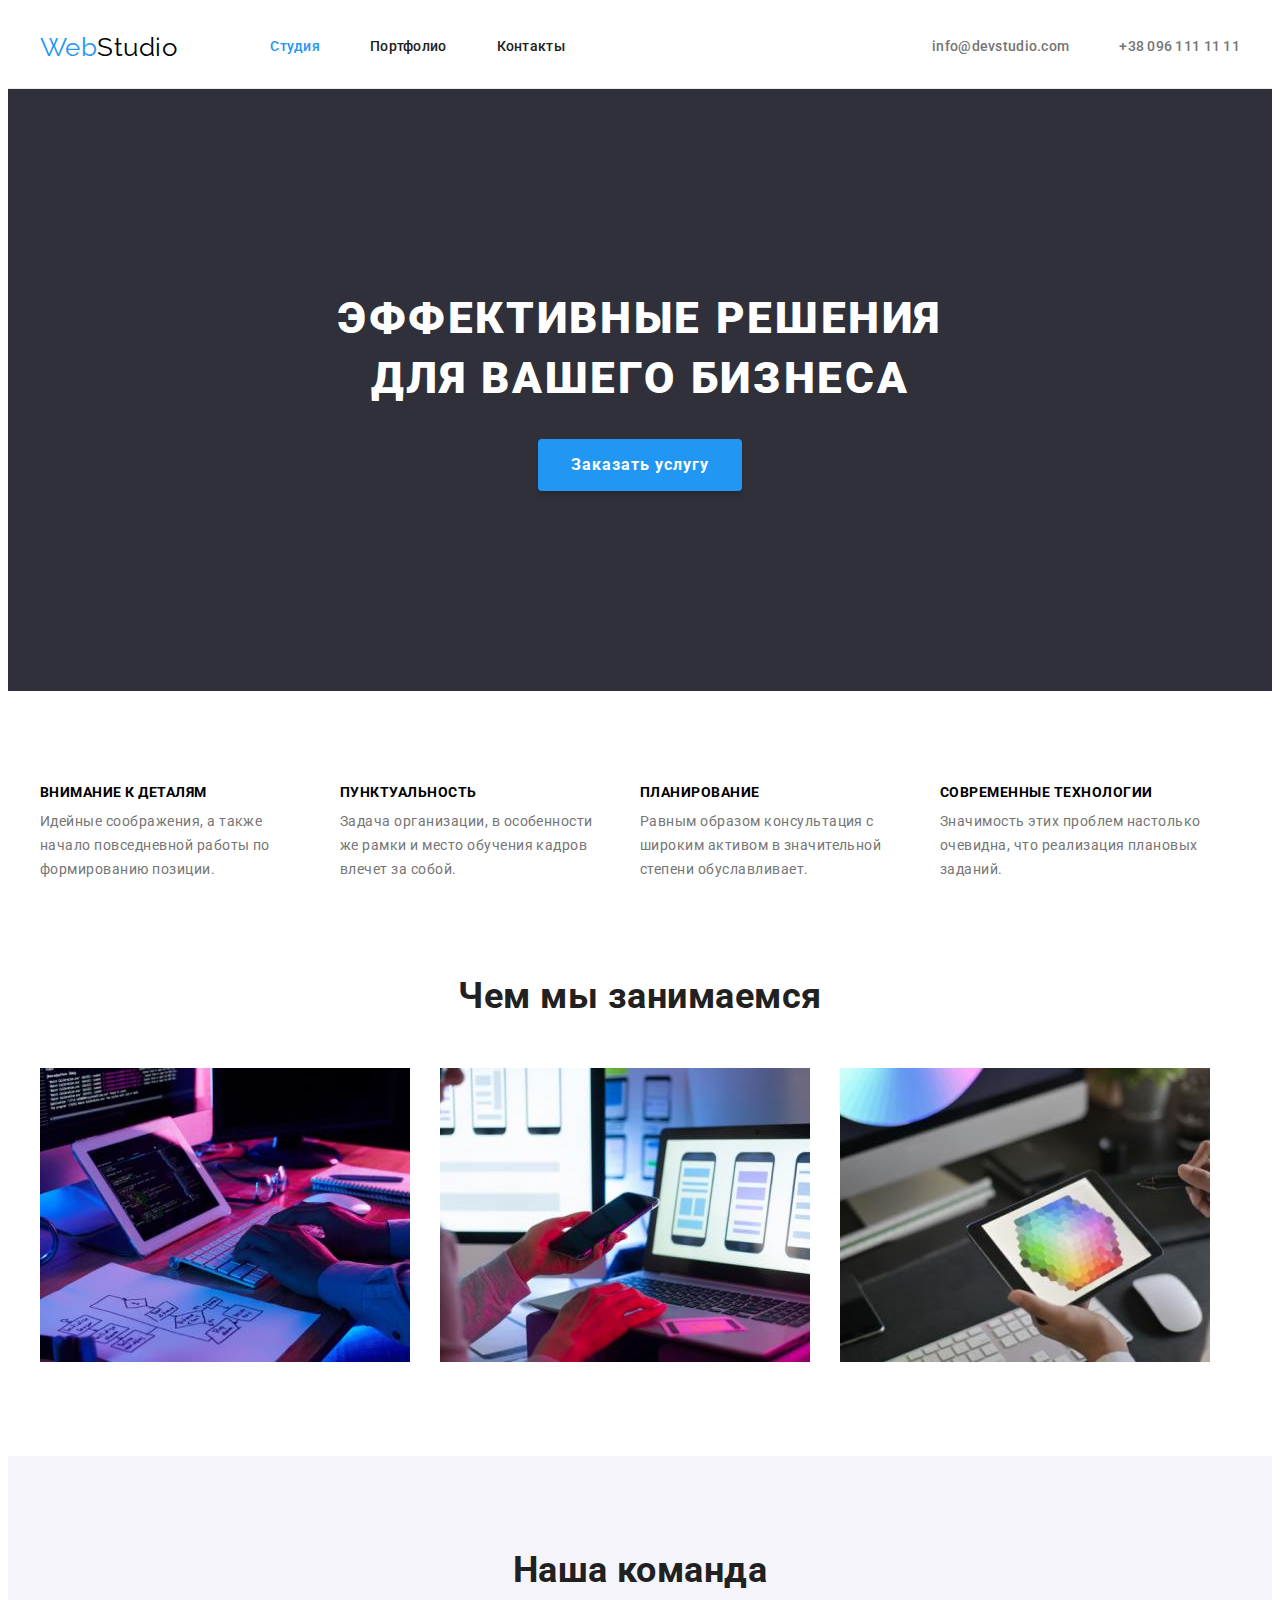
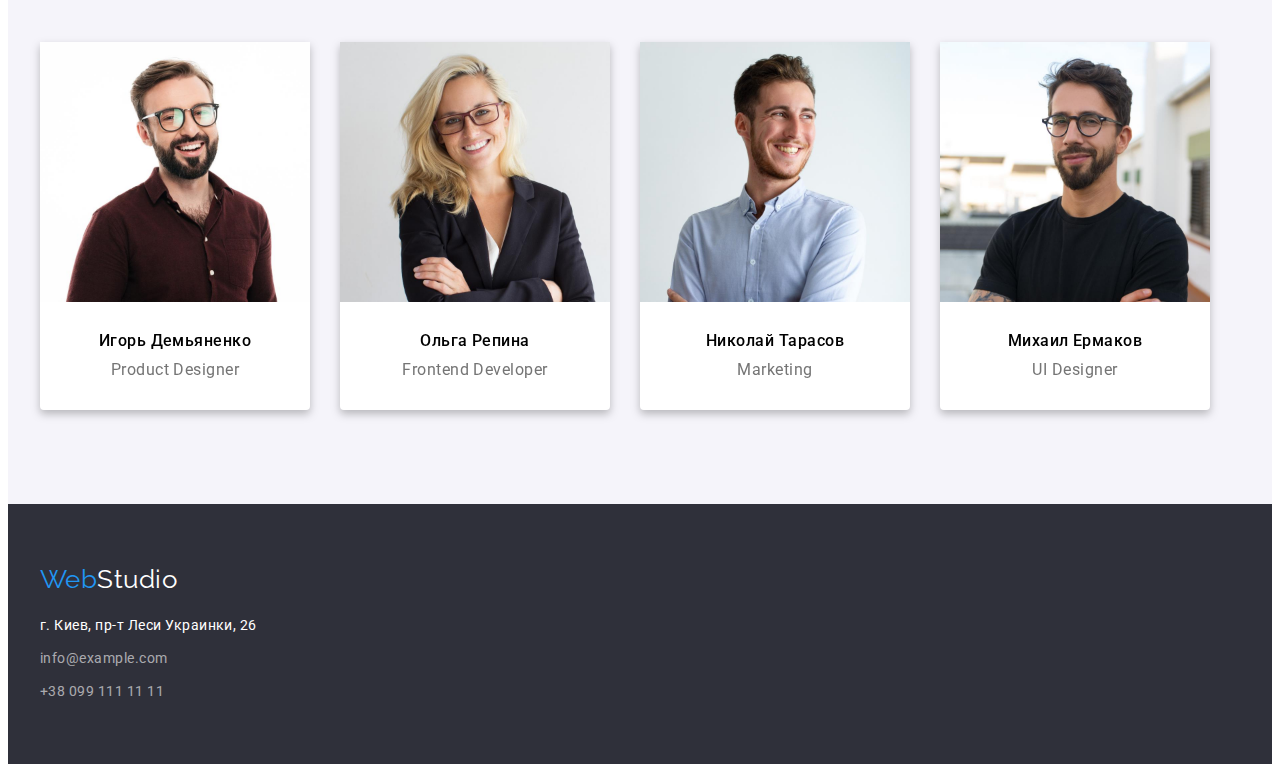
==== index.html @ b29e4f9f "initial" ====
<!DOCTYPE html>
<html lang="ru">
    <head>
        <meta charset="UTF-8" />
        <meta http-equiv="X-UA-Compatible" content="IE=edge" />
        <meta name="viewport" content="width=device-width, initial-scale=1.0" />
        <meta name="robots" content="noindex" />
        <link rel="preconnect" href="https://fonts.googleapis.com" />
        <link rel="preconnect" href="https://fonts.gstatic.com" crossorigin />
        <link href="https://fonts.googleapis.com/css2?family=Raleway:wght@700&family=Roboto:wght@400;500;700;900&display=swap" rel="stylesheet" />
        <link
            rel="stylesheet"
            href="https://cdnjs.cloudflare.com/ajax/libs/modern-normalize/1.1.0/modern-normalize.min.css"
            integrity="sha512-wpPYUAdjBVSE4KJnH1VR1HeZfpl1ub8YT/NKx4PuQ5NmX2tKuGu6U/JRp5y+Y8XG2tV+wKQpNHVUX03MfMFn9Q=="
            crossorigin="anonymous"
            referrerpolicy="no-referrer"
        />
        <link rel="stylesheet" href="./css/styles.css" />
        <title lang="en">Web Studio</title>
    </head>
    <body>
        <header class="header">
            <div class="container header-container">
                <nav class="navigation">
                    <a class="logo" href="./" lang="en">Web<span class="header-studio">Studio</span></a>
                    <ul class="navigation-list">
                        <li class="navigation-item"><a class="current" href="./">Студия</a></li>
                        <li class="navigation-item"><a href="./portfolio.html">Портфолио</a></li>
                        <li class="navigation-item"><a href="">Контакты</a></li>
                    </ul>
                </nav>
                <ul class="contacts">
                    <li class="navigation-item"><a href="mailto:info@devstudio.com">info@devstudio.com</a></li>
                    <li class="navigation-item"><a href="tel:+380961111111">+38 096 111 11 11</a></li>
                </ul>
            </div>
        </header>
        <main>
            <section class="section hero">
                <div class="container">
                    <h1 class="hero-title">Эффективные решения <br />для вашего бизнеса</h1>
                    <button class="button" type="button">Заказать услугу</button>
                </div>
            </section>
            <section class="section advantages">
                <div class="container">
                    <ul class="advantages-list">
                        <li class="advantages-item">
                            <h3 class="advantages-title">Внимание к деталям</h3>
                            <p class="advantages-text">Идейные соображения, а также начало повседневной работы по формированию позиции.</p>
                        </li>
                        <li class="advantages-item">
                            <h3 class="advantages-title">Пунктуальность</h3>
                            <p class="advantages-text">Задача организации, в особенности же рамки и место обучения кадров влечет за собой.</p>
                        </li>
                        <li class="advantages-item">
                            <h3 class="advantages-title">Планирование</h3>
                            <p class="advantages-text">Равным образом консультация с широким активом в значительной степени обуславливает.</p>
                        </li>
                        <li class="advantages-item">
                            <h3 class="advantages-title">Современные Технологии</h3>
                            <p class="advantages-text">Значимость этих проблем настолько очевидна, что реализация плановых заданий.</p>
                        </li>
                    </ul>
                </div>
            </section>
            <section class="section services">
                <div class="container">
                    <h2 class="section-title">Чем мы занимаемся</h2>
                    <ul class="services-list">
                        <li class="services-item">
                            <img src="./images/laptop.jpg" alt="персональный компьютер" width="370" height="294" />
                        </li>
                        <li class="services-item">
                            <img src="./images/cellphone.jpg" alt="смартфон в руке" width="370" height="294" />
                        </li>
                        <li class="services-item">
                            <img src="./images/tablet.jpg" alt="планшет" width="370" height="294" />
                        </li>
                    </ul>
                </div>
            </section>
            <section class="section team">
                <div class="container">
                    <h2 class="section-title">Наша команда</h2>
                    <ul class="team-list">
                        <li class="team-item">
                            <img src="./images/team/igor.jpg" alt="фотография Игоря" width="270" height="260" />
                            <div class="team-description">
                                <h3 class="team-text name">Игорь Демьяненко</h3>
                                <p class="team-text" lang="en">Product Designer</p>
                            </div>
                        </li>
                        <li class="team-item">
                            <img src="./images/team/olga.jpg" alt="фотография Ольги" width="270" height="260" />
                            <div class="team-description">
                                <h3 class="team-text name">Ольга Репина</h3>
                                <p class="team-text" lang="en">Frontend Developer</p>
                            </div>
                        </li>
                        <li class="team-item">
                            <img src="./images/team/nikolai.jpg" alt="фотография Николая" width="270" height="260" />
                            <div class="team-description">
                                <h3 class="team-text name">Николай Тарасов</h3>
                                <p class="team-text" lang="en">Marketing</p>
                            </div>
                        </li>
                        <li class="team-item">
                            <img src="./images/team/mihail.jpg" alt="фотография Михаила" width="270" height="260" />
                            <div class="team-description">
                                <h3 class="team-text name">Михаил Ермаков</h3>
                                <p class="team-text" lang="en">UI Designer</p>
                            </div>
                        </li>
                    </ul>
                </div>
            </section>
        </main>
        <footer class="footer">
            <div class="container">
                <a class="logo" href="./" lang="en">Web<span class="footer-studio">Studio</span></a>
                <address class="address">
                    <ul class="address-list">
                        <li class="address-item map-link">
                            <a href="https://goo.gl/maps/8s2FabrowfWcpShq9">г. Киев, пр-т Леси Украинки, 26</a>
                        </li>
                        <li class="address-item contacts-item">
                            <a href="mailto:info@example.com">info@example.com</a>
                        </li>
                        <li class="address-item contacts-item">
                            <a href="tel:+380991111111">+38 099 111 11 11</a>
                        </li>
                    </ul>
                </address>
            </div>
        </footer>
    </body>
</html>
---- css/styles.css ----
:root {
    --accent-color: #2196f3;
    --text-color: #757575;
}
body {
    font-family: "Roboto", sans-serif;
    background: #ffffff;
    letter-spacing: 0.03rem;
}

/* =============== Utility =============== */

ul {
    list-style: none;
    padding: 0;
    margin: 0;
}

a {
    text-decoration: none;
    color: inherit;
}

h1,
h2,
h3,
h4,
h5,
h6,
p {
    margin: 0px;
}

button {
    cursor: pointer;
}

img {
    display: block;
    max-width: 100%;
}

.section-title {
    font-size: 36px;
    line-height: 1.16;
    text-align: center;
    color: #212121;
    margin-bottom: 50px;
}

.current {
    color: var(--accent-color);
}

.container {
    width: 1200px;
    margin: 0 auto;
    padding: 0 15px;
}

.section {
    padding-top: 94px;
    padding-bottom: 94px;
}

/*=============== Header =============== */

.header {
    border-bottom: 1px solid #ececec;
    padding-top: 24px;
    padding-bottom: 25px;
}

.header-container {
    display: flex;
    align-items: center;
}

.logo {
    font-family: "Raleway", sans-serif;
    font-size: 26px;
    color: var(--accent-color);
    line-height: 1.19;
    margin-right: 93px;
}

.header-studio {
    color: #000;
}

.navigation {
    display: flex;
    align-items: center;
    margin-right: 331px;
}

.navigation-list {
    display: flex;
    color: #212121;
}

.navigation-item {
    font-weight: 500;
    font-size: 14px;
    line-height: 1.14;
    letter-spacing: 0.02em;
}

.navigation-item:hover,
.navigation-item:focus {
    color: var(--accent-color);
}

.navigation-item + .navigation-item {
    margin-left: 50px;
}

.contacts {
    font-weight: 500;
    font-size: 14px;
    line-height: 1.14;
    letter-spacing: 0.02em;
    color: var(--text-color);
    display: flex;
    margin-left: auto;
}

/*=============== Hero =============== */

.hero {
    background: #2f303a;
    text-align: center;
    padding: 200px 0;
}

.hero-title {
    margin-bottom: 30px;
    font-weight: 900;
    font-size: 44px;
    line-height: 1.36;
    text-align: center;
    letter-spacing: 0.06em;
    text-transform: uppercase;
    color: #fff;
}

.button {
    font-family: inherit;
    font-weight: 700;
    font-size: 16px;
    line-height: 1.87;
    text-align: center;
    letter-spacing: 0.06em;
    background: var(--accent-color);
    color: #ffffff;
    padding: 10px 32px;
    border-radius: 4px;
    border: 1px solid transparent;
    box-shadow: 0px 4px 4px rgba(0, 0, 0, 0.15);
}

.button:hover,
.button.focus {
    background: #188ce8;
}

/* =============== Advantages =============== */

.advantages {
    padding-bottom: 47px;
}

.advantages-list {
    display: flex;
}

.advantages-item {
    flex-basis: 270px;
}

.advantages-item + .advantages-item {
    margin-left: 30px;
}

.advantages-title {
    font-size: 14px;
    line-height: 1.14;
    text-transform: uppercase;
    margin-bottom: 10px;
}

.advantages-text {
    font-size: 14px;
    line-height: 1.71;
    color: var(--text-color);
}

/* =============== Services =============== */

.services {
    padding-top: 47px;
}

.services-item + .services-item {
    margin-left: 30px;
}

.services-list {
    display: flex;
}

/* =============== Team =============== */

.team {
    background: #f5f4fa;
}

.team-list {
    display: flex;
}

.team-item {
    background-color: #fff;
    border-radius: 0 0 4px 4px;
    filter: drop-shadow(0px 4px 4px rgba(0, 0, 0, 0.25));
}

.team-item + .team-item {
    margin-left: 30px;
}

.team-text {
    font-size: 16px;
    line-height: 1.18;
    text-align: center;
    color: var(--text-color);
}

.name {
    font-weight: 500;
    color: #000;
    padding-bottom: 10px;
}

.team-description {
    padding-top: 30px;
    padding-bottom: 30px;
}

/* =============== Portfolio =============== */

.filter-list {
    display: flex;
    justify-content: center;
    margin-bottom: 50px;
}

.filter-button {
    padding: 6px 22px;
    border-radius: 4px;
    border: 1px solid transparent;
    font-family: inherit;
    background: #f5f4fa;
    font-weight: 500;
    font-size: 16px;
    line-height: 1.62;
    text-align: center;
    color: #212121;
}

.filter-item:not(:first-child) {
    margin-left: 8px;
}

.filter-button:hover,
.filter-button:focus {
    color: #ffffff;
    background-color: var(--accent-color);
    box-shadow: 0px 4px 4px rgba(0, 0, 0, 0.15);
}

.portfolio-list {
    display: flex;
    flex-wrap: wrap;
}

.portfolio-item:not(:nth-child(3n)) {
    margin-right: 30px;
}
.portfolio-item:not(:nth-last-child(-n + 3)) {
    margin-bottom: 30px;
}

.portfolio-description {
    padding: 20px 24px;
    border-left: 1px solid #eee;
    border-right: 1px solid #eee;
    border-bottom: 1px solid #eee;
}

.portfolio-title {
    font-size: 18px;
    line-height: 2;
    letter-spacing: 0.06em;
    color: #212121;
    margin-bottom: 4px;
}

.portfolio-text {
    font-size: 16px;
    line-height: 1.87;
    color: var(--text-color);
}

/* =============== Footer =============== */

.footer {
    background: #2f303a;
    padding-top: 60px;
    padding-bottom: 60px;
}

.footer-studio {
    color: #fff;
}

.address {
    margin-top: 20px;
}
.address-item {
    font-style: normal;
    font-size: 14px;
    line-height: 1.71;
    color: rgba(255, 255, 255, 0.6);
}

.address-item + .address-item {
    margin-top: 9px;
}
.map-link {
    color: #fff;
}

.contacts-item:hover,
.contacts-item:focus {
    color: var(--accent-color);
}
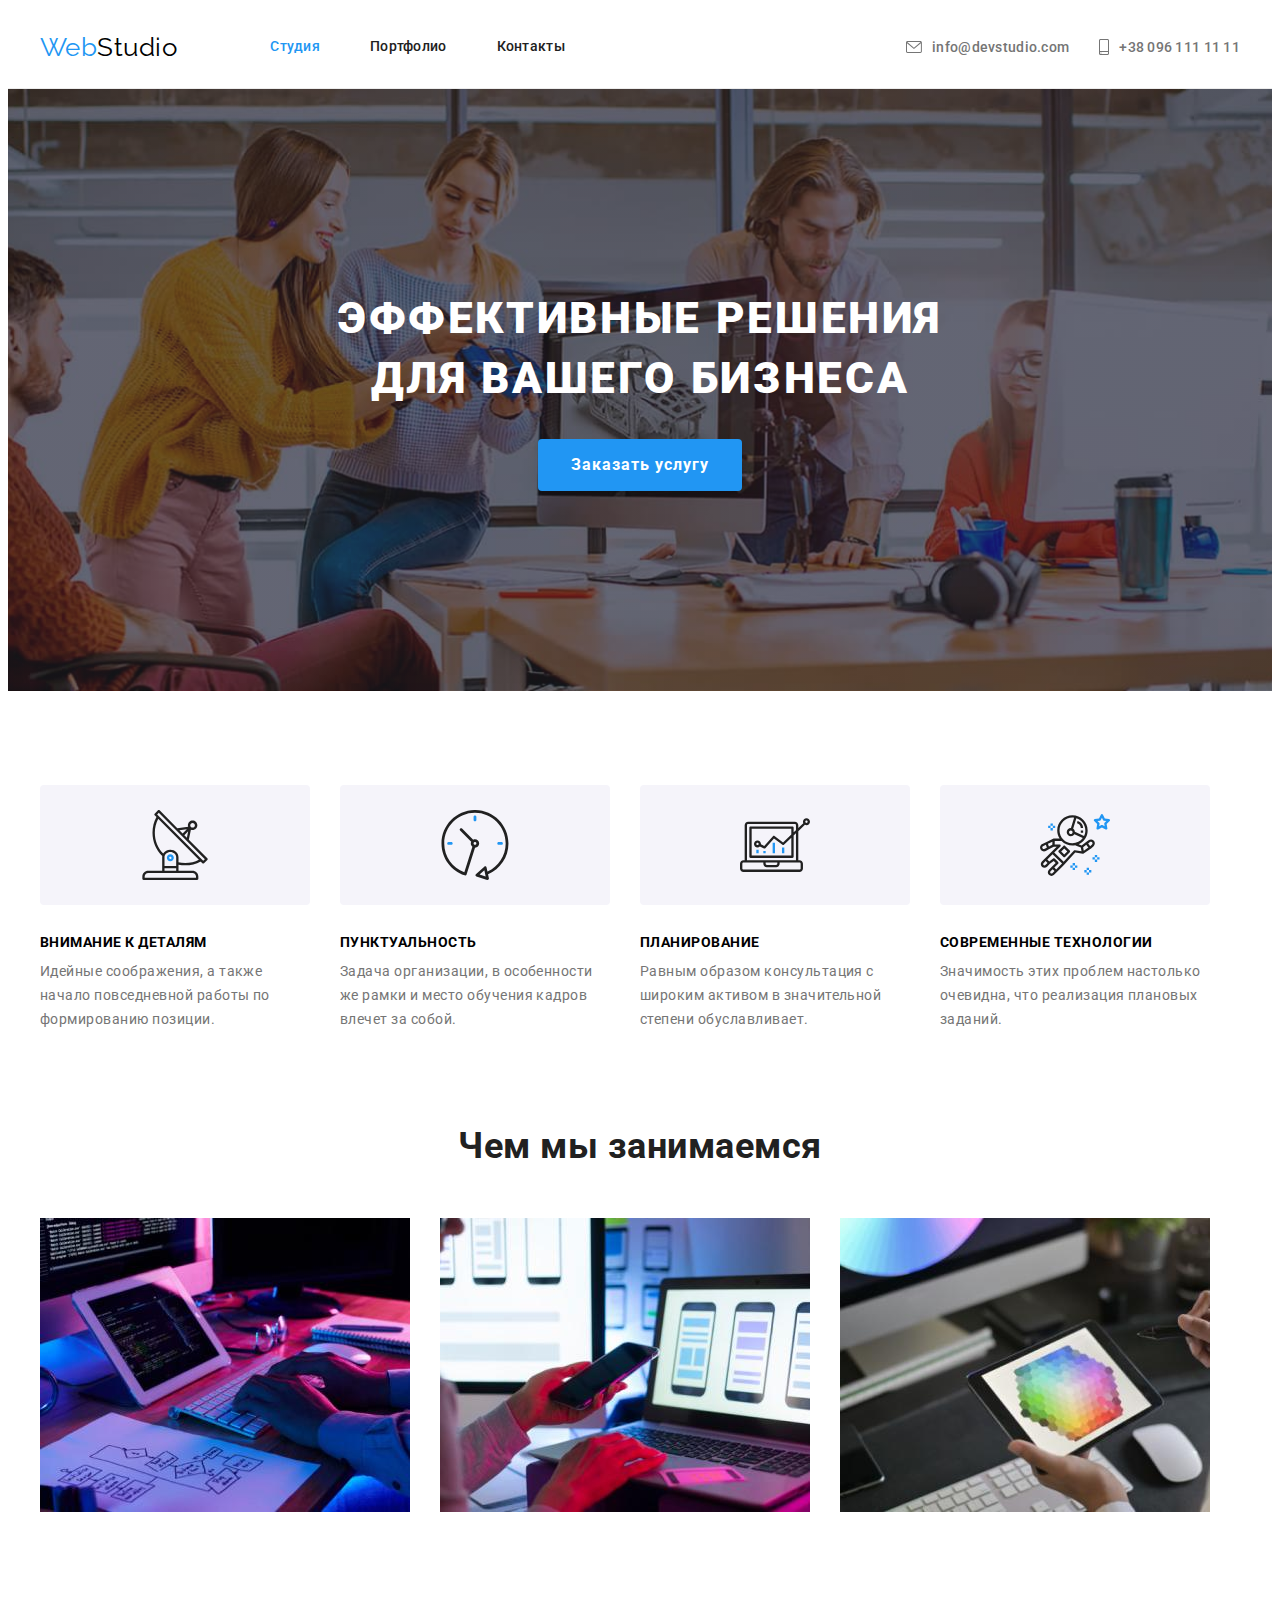
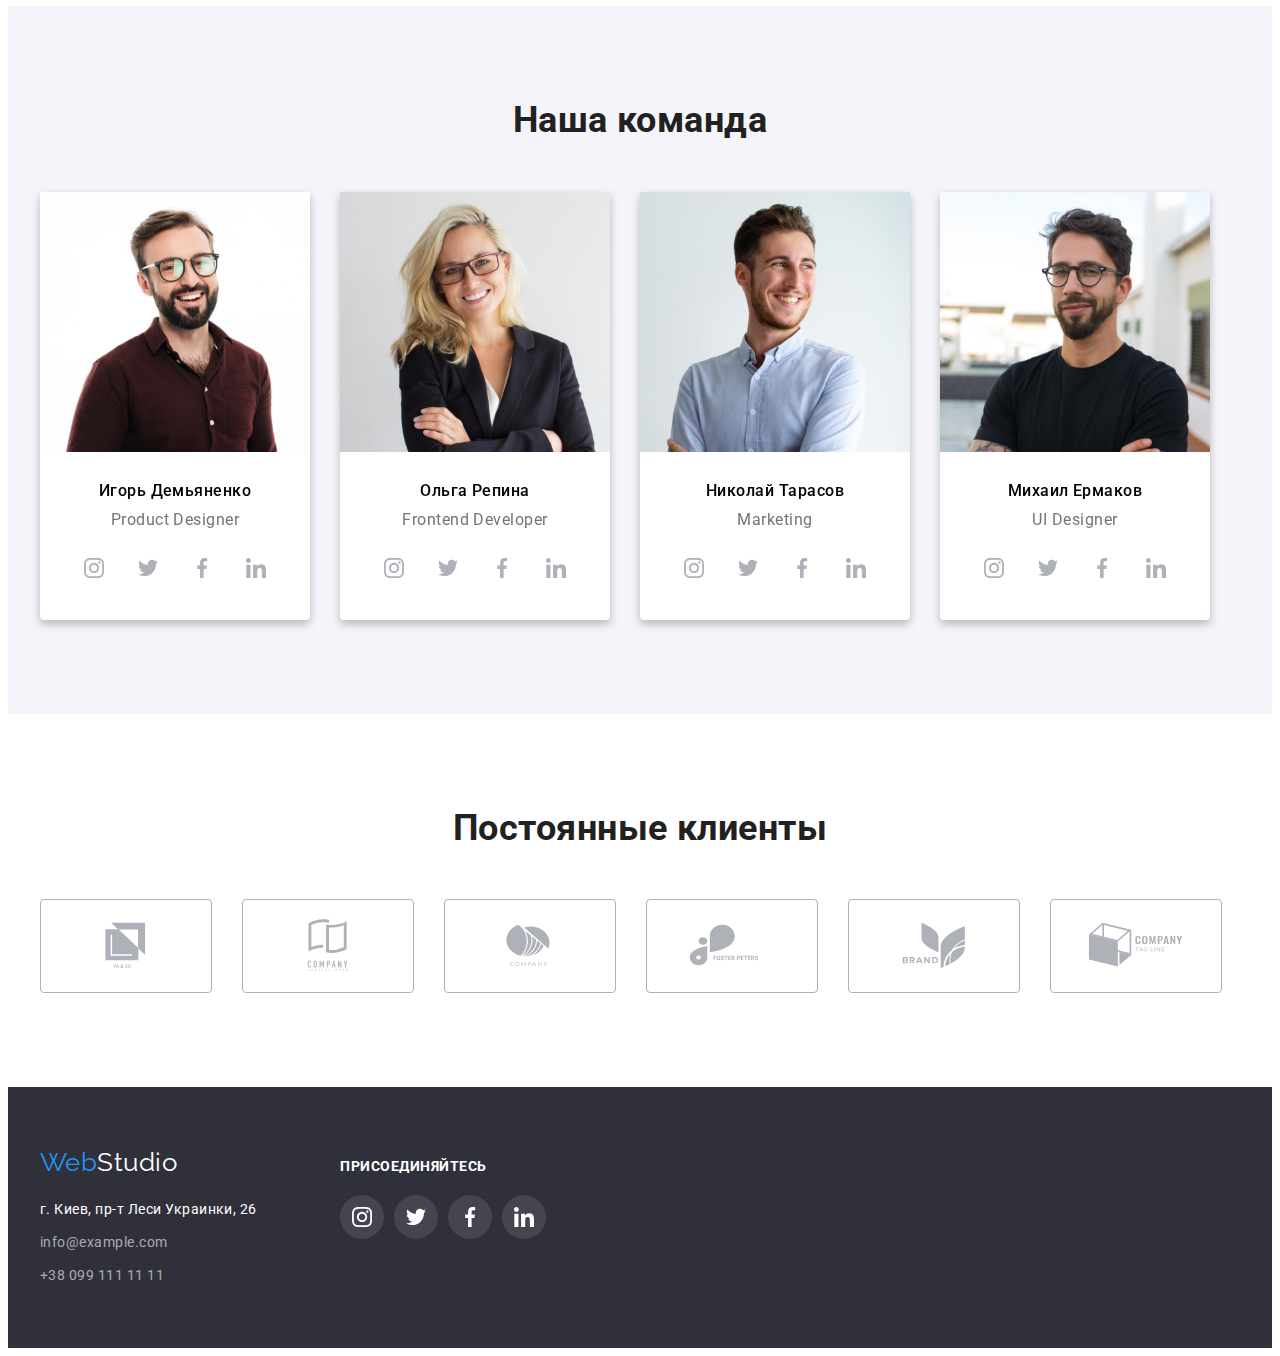
==== commit b17352a7: "first submission" ====
--- a/index.html
+++ b/index.html
@@ -30,8 +30,22 @@
                     </ul>
                 </nav>
                 <ul class="contacts">
-                    <li class="navigation-item"><a href="mailto:info@devstudio.com">info@devstudio.com</a></li>
-                    <li class="navigation-item"><a href="tel:+380961111111">+38 096 111 11 11</a></li>
+                    <li class="contacts-item">
+                        <a class="contacts-link" href="mailto:info@devstudio.com">
+                            <svg class="contacts-icon" width="16" height="12">
+                                <use href="./images/icons.svg#icon-envelope"></use>
+                            </svg>
+                            info@devstudio.com</a
+                        >
+                    </li>
+                    <li class="contacts-item">
+                        <a class="contacts-link" href="tel:+380961111111">
+                            <svg class="contacts-icon" width="10" height="16">
+                                <use href="./images/icons.svg#icon-smartphone"></use>
+                            </svg>
+                            +38 096 111 11 11</a
+                        >
+                    </li>
                 </ul>
             </div>
         </header>
@@ -46,18 +60,30 @@
                 <div class="container">
                     <ul class="advantages-list">
                         <li class="advantages-item">
+                            <div class="advantages-icon-bcgd">
+                                <svg class="advantages-icon"><use href="./images/icons.svg#icon-antenna"></use></svg>
+                            </div>
                             <h3 class="advantages-title">Внимание к деталям</h3>
                             <p class="advantages-text">Идейные соображения, а также начало повседневной работы по формированию позиции.</p>
                         </li>
                         <li class="advantages-item">
+                            <div class="advantages-icon-bcgd">
+                                <svg class="advantages-icon"><use href="./images/icons.svg#icon-clock"></use></svg>
+                            </div>
                             <h3 class="advantages-title">Пунктуальность</h3>
                             <p class="advantages-text">Задача организации, в особенности же рамки и место обучения кадров влечет за собой.</p>
                         </li>
                         <li class="advantages-item">
+                            <div class="advantages-icon-bcgd">
+                                <svg class="advantages-icon"><use href="./images/icons.svg#icon-diagram"></use></svg>
+                            </div>
                             <h3 class="advantages-title">Планирование</h3>
                             <p class="advantages-text">Равным образом консультация с широким активом в значительной степени обуславливает.</p>
                         </li>
                         <li class="advantages-item">
+                            <div class="advantages-icon-bcgd">
+                                <svg class="advantages-icon"><use href="./images/icons.svg#icon-astronaut"></use></svg>
+                            </div>
                             <h3 class="advantages-title">Современные Технологии</h3>
                             <p class="advantages-text">Значимость этих проблем настолько очевидна, что реализация плановых заданий.</p>
                         </li>
@@ -89,6 +115,28 @@
                             <div class="team-description">
                                 <h3 class="team-text name">Игорь Демьяненко</h3>
                                 <p class="team-text" lang="en">Product Designer</p>
+                                <ul class="team-social-list">
+                                    <li class="team-social-item">
+                                        <svg class="team-social-icon">
+                                            <use href="./images/icons.svg#icon-instagram"></use>
+                                        </svg>
+                                    </li>
+                                    <li class="team-social-item">
+                                        <svg class="team-social-icon">
+                                            <use href="./images/icons.svg#icon-twitter"></use>
+                                        </svg>
+                                    </li>
+                                    <li class="team-social-item">
+                                        <svg class="team-social-icon">
+                                            <use href="./images/icons.svg#icon-facebook"></use>
+                                        </svg>
+                                    </li>
+                                    <li class="team-social-item">
+                                        <svg class="team-social-icon">
+                                            <use href="./images/icons.svg#icon-linkedin"></use>
+                                        </svg>
+                                    </li>
+                                </ul>
                             </div>
                         </li>
                         <li class="team-item">
@@ -96,6 +144,28 @@
                             <div class="team-description">
                                 <h3 class="team-text name">Ольга Репина</h3>
                                 <p class="team-text" lang="en">Frontend Developer</p>
+                                <ul class="team-social-list">
+                                    <li class="team-social-item">
+                                        <svg class="team-social-icon">
+                                            <use href="./images/icons.svg#icon-instagram"></use>
+                                        </svg>
+                                    </li>
+                                    <li class="team-social-item">
+                                        <svg class="team-social-icon">
+                                            <use href="./images/icons.svg#icon-twitter"></use>
+                                        </svg>
+                                    </li>
+                                    <li class="team-social-item">
+                                        <svg class="team-social-icon">
+                                            <use href="./images/icons.svg#icon-facebook"></use>
+                                        </svg>
+                                    </li>
+                                    <li class="team-social-item">
+                                        <svg class="team-social-icon">
+                                            <use href="./images/icons.svg#icon-linkedin"></use>
+                                        </svg>
+                                    </li>
+                                </ul>
                             </div>
                         </li>
                         <li class="team-item">
@@ -103,6 +173,28 @@
                             <div class="team-description">
                                 <h3 class="team-text name">Николай Тарасов</h3>
                                 <p class="team-text" lang="en">Marketing</p>
+                                <ul class="team-social-list">
+                                    <li class="team-social-item">
+                                        <svg class="team-social-icon">
+                                            <use href="./images/icons.svg#icon-instagram"></use>
+                                        </svg>
+                                    </li>
+                                    <li class="team-social-item">
+                                        <svg class="team-social-icon">
+                                            <use href="./images/icons.svg#icon-twitter"></use>
+                                        </svg>
+                                    </li>
+                                    <li class="team-social-item">
+                                        <svg class="team-social-icon">
+                                            <use href="./images/icons.svg#icon-facebook"></use>
+                                        </svg>
+                                    </li>
+                                    <li class="team-social-item">
+                                        <svg class="team-social-icon">
+                                            <use href="./images/icons.svg#icon-linkedin"></use>
+                                        </svg>
+                                    </li>
+                                </ul>
                             </div>
                         </li>
                         <li class="team-item">
@@ -110,28 +202,114 @@
                             <div class="team-description">
                                 <h3 class="team-text name">Михаил Ермаков</h3>
                                 <p class="team-text" lang="en">UI Designer</p>
-                            </div>
+                                <ul class="team-social-list">
+                                    <li class="team-social-item">
+                                        <svg class="team-social-icon">
+                                            <use href="./images/icons.svg#icon-instagram"></use>
+                                        </svg>
+                                    </li>
+                                    <li class="team-social-item">
+                                        <svg class="team-social-icon">
+                                            <use href="./images/icons.svg#icon-twitter"></use>
+                                        </svg>
+                                    </li>
+                                    <li class="team-social-item">
+                                        <svg class="team-social-icon">
+                                            <use href="./images/icons.svg#icon-facebook"></use>
+                                        </svg>
+                                    </li>
+                                    <li class="team-social-item">
+                                        <svg class="team-social-icon">
+                                            <use href="./images/icons.svg#icon-linkedin"></use>
+                                        </svg>
+                                    </li>
+                                </ul>
+                            </div>
+                        </li>
+                    </ul>
+                </div>
+            </section>
+            <section class="section clients">
+                <div class="container">
+                    <h2 class="section-title">Постоянные клиенты</h2>
+                    <ul class="clients-list">
+                        <li class="clients-item">
+                            <svg class="clients-icon">
+                                <use href="./images/icons.svg#icon-1Logo"></use>
+                            </svg>
+                        </li>
+                        <li class="clients-item">
+                            <svg class="clients-icon">
+                                <use href="./images/icons.svg#icon-2Logo"></use>
+                            </svg>
+                        </li>
+                        <li class="clients-item">
+                            <svg class="clients-icon">
+                                <use href="./images/icons.svg#icon-3Logo"></use>
+                            </svg>
+                        </li>
+                        <li class="clients-item">
+                            <svg class="clients-icon">
+                                <use href="./images/icons.svg#icon-4Logo"></use>
+                            </svg>
+                        </li>
+                        <li class="clients-item">
+                            <svg class="clients-icon">
+                                <use href="./images/icons.svg#icon-5Logo"></use>
+                            </svg>
+                        </li>
+                        <li class="clients-item">
+                            <svg class="clients-icon">
+                                <use href="./images/icons.svg#icon-6Logo"></use>
+                            </svg>
                         </li>
                     </ul>
                 </div>
             </section>
         </main>
         <footer class="footer">
-            <div class="container">
-                <a class="logo" href="./" lang="en">Web<span class="footer-studio">Studio</span></a>
-                <address class="address">
-                    <ul class="address-list">
-                        <li class="address-item map-link">
-                            <a href="https://goo.gl/maps/8s2FabrowfWcpShq9">г. Киев, пр-т Леси Украинки, 26</a>
-                        </li>
-                        <li class="address-item contacts-item">
-                            <a href="mailto:info@example.com">info@example.com</a>
-                        </li>
-                        <li class="address-item contacts-item">
-                            <a href="tel:+380991111111">+38 099 111 11 11</a>
-                        </li>
-                    </ul>
-                </address>
+            <div class="container footer-container">
+                <div class="footer-left-side">
+                    <a class="logo" href="./" lang="en">Web<span class="footer-studio">Studio</span></a>
+                    <address class="address">
+                        <ul class="address-list">
+                            <li class="address-item map-link">
+                                <a href="https://goo.gl/maps/8s2FabrowfWcpShq9">г. Киев, пр-т Леси Украинки, 26</a>
+                            </li>
+                            <li class="address-item contacts-item">
+                                <a href="mailto:info@example.com">info@example.com</a>
+                            </li>
+                            <li class="address-item contacts-item">
+                                <a href="tel:+380991111111">+38 099 111 11 11</a>
+                            </li>
+                        </ul>
+                    </address>
+                </div>
+                <div class="footer-social">
+                    <h3 class="footer-social-title">Присоединяйтесь</h3>
+                    <ul class="footer-social-list">
+                        <li class="footer-social-item">
+                            <svg class="footer-social-icon">
+                                <use href="./images/icons.svg#icon-instagram"></use>
+                            </svg>
+                        </li>
+                        <li class="footer-social-item">
+                            <svg class="footer-social-icon">
+                                <use href="./images/icons.svg#icon-twitter"></use>
+                            </svg>
+                        </li>
+                        <li class="footer-social-item">
+                            <svg class="footer-social-icon">
+                                <use href="./images/icons.svg#icon-facebook"></use>
+                            </svg>
+                        </li>
+                        <li class="footer-social-item">
+                            <svg class="footer-social-icon">
+                                <use href="./images/icons.svg#icon-linkedin"></use>
+                            </svg>
+                        </li>
+                    </ul>
+                </div>
             </div>
         </footer>
     </body>
--- a/css/styles.css
+++ b/css/styles.css
@@ -1,6 +1,8 @@
 :root {
     --accent-color: #2196f3;
     --text-color: #757575;
+    --secondary-bcgd: #f5f4fa;
+    --icon-color: #afb1b8;
 }
 body {
     font-family: "Roboto", sans-serif;
@@ -91,7 +93,6 @@
 .navigation {
     display: flex;
     align-items: center;
-    margin-right: 331px;
 }
 
 .navigation-list {
@@ -116,21 +117,47 @@
 }
 
 .contacts {
+    color: var(--text-color);
+    display: flex;
+    align-items: center;
+    margin-left: auto;
     font-weight: 500;
     font-size: 14px;
-    line-height: 1.14;
+    line-height: 16px;
     letter-spacing: 0.02em;
-    color: var(--text-color);
-    display: flex;
+}
+
+.contacts-item:hover,
+.contacts-item:focus {
+    color: var(--accent-color);
+}
+
+.contacts-item + .contacts-item {
+    margin-left: 30px;
+}
+
+.contacts-link {
+    display: flex;
+    align-items: center;
+}
+
+.contacts-icon {
+    margin-right: 10px;
+    fill: currentColor;
+}
+
+/*=============== Hero =============== */
+
+.hero {
+    background-image: linear-gradient(rgba(47, 48, 58, 0.4), rgba(47, 48, 58, 0.4)), url(/images/banner.jpg);
+    text-align: center;
+    background-repeat: no-repeat;
+    background-position: center;
+    background-size: cover;
+    max-width: 1600px;
+    padding: 200px 0;
+    margin-right: auto;
     margin-left: auto;
-}
-
-/*=============== Hero =============== */
-
-.hero {
-    background: #2f303a;
-    text-align: center;
-    padding: 200px 0;
 }
 
 .hero-title {
@@ -195,6 +222,21 @@
     color: var(--text-color);
 }
 
+.advantages-icon-bcgd {
+    width: 270px;
+    height: 120px;
+    background: var(--secondary-bcgd);
+    border-radius: 4px;
+    margin-bottom: 30px;
+    display: flex;
+    align-items: center;
+    justify-content: center;
+}
+
+.advantages-icon {
+    width: 70px;
+    height: 70px;
+}
 /* =============== Services =============== */
 
 .services {
@@ -212,7 +254,7 @@
 /* =============== Team =============== */
 
 .team {
-    background: #f5f4fa;
+    background: var(--secondary-bcgd);
 }
 
 .team-list {
@@ -247,6 +289,80 @@
     padding-bottom: 30px;
 }
 
+.team-social-list {
+    display: flex;
+    justify-content: center;
+}
+
+.team-social-item {
+    width: 44px;
+    height: 44px;
+    background-color: #fff;
+    border-radius: 50%;
+    display: flex;
+    align-items: center;
+    justify-content: center;
+    margin-top: 16px;
+}
+
+.team-social-item:hover,
+.team-social-item:focus {
+    background-color: var(--accent-color);
+    cursor: pointer;
+}
+
+.team-social-item:hover .team-social-icon,
+.team-social-item:focus .team-social-icon {
+    fill: #fff;
+}
+
+.team-social-item + .team-social-item {
+    margin-left: 10px;
+}
+
+.team-social-icon {
+    width: 20px;
+    height: 20px;
+    fill: var(--icon-color);
+}
+
+/* =============== Clients =============== */
+
+.clients-list {
+    display: flex;
+}
+
+.clients-item {
+    width: 170px;
+    height: 92px;
+    border: 1px solid var(--icon-color);
+    border-radius: 4px;
+    display: flex;
+    align-items: center;
+    justify-content: center;
+}
+
+.clients-item + .clients-item {
+    margin-left: 30px;
+}
+
+.clients-item:hover,
+.clients-item:focus {
+    border: 1px solid var(--accent-color);
+    cursor: pointer;
+}
+
+.clients-icon {
+    width: 106px;
+    height: 60px;
+    fill: var(--icon-color);
+}
+
+.clients-item:hover .clients-icon,
+.clients-item:focus .clients-icon {
+    fill: var(--accent-color);
+}
+
 /* =============== Portfolio =============== */
 
 .filter-list {
@@ -260,7 +376,7 @@
     border-radius: 4px;
     border: 1px solid transparent;
     font-family: inherit;
-    background: #f5f4fa;
+    background: var(--secondary-bcgd);
     font-weight: 500;
     font-size: 16px;
     line-height: 1.62;
@@ -289,6 +405,11 @@
 }
 .portfolio-item:not(:nth-last-child(-n + 3)) {
     margin-bottom: 30px;
+}
+
+.portfolio-item:hover,
+.portfolio-item:focus {
+    box-shadow: 0px 1px 1px rgba(0, 0, 0, 0.12), 0px 4px 4px rgba(0, 0, 0, 0.06), 1px 4px 6px rgba(0, 0, 0, 0.16);
 }
 
 .portfolio-description {
@@ -320,6 +441,11 @@
     padding-bottom: 60px;
 }
 
+.footer-container {
+    display: flex;
+    align-items: baseline;
+}
+
 .footer-studio {
     color: #fff;
 }
@@ -327,6 +453,7 @@
 .address {
     margin-top: 20px;
 }
+
 .address-item {
     font-style: normal;
     font-size: 14px;
@@ -336,12 +463,50 @@
 
 .address-item + .address-item {
     margin-top: 9px;
-}
+    margin-left: 0;
+}
+
 .map-link {
     color: #fff;
 }
 
-.contacts-item:hover,
-.contacts-item:focus {
-    color: var(--accent-color);
-}
+.footer-social-title {
+    font-size: 14px;
+    line-height: 1.14;
+    text-transform: uppercase;
+    color: #fff;
+}
+
+.footer-social {
+    margin-left: 70px;
+}
+
+.footer-social-list {
+    display: flex;
+}
+.footer-social-item {
+    width: 44px;
+    height: 44px;
+    background-color: rgba(255, 255, 255, 0.1);
+    border-radius: 50%;
+    display: flex;
+    align-items: center;
+    justify-content: center;
+    margin-top: 20px;
+}
+
+.footer-social-item + .footer-social-item {
+    margin-left: 10px;
+}
+
+.footer-social-item:hover,
+.footer-social-item:focus {
+    background-color: var(--accent-color);
+    cursor: pointer;
+}
+
+.footer-social-icon {
+    width: 20px;
+    height: 20px;
+    fill: #fff;
+}
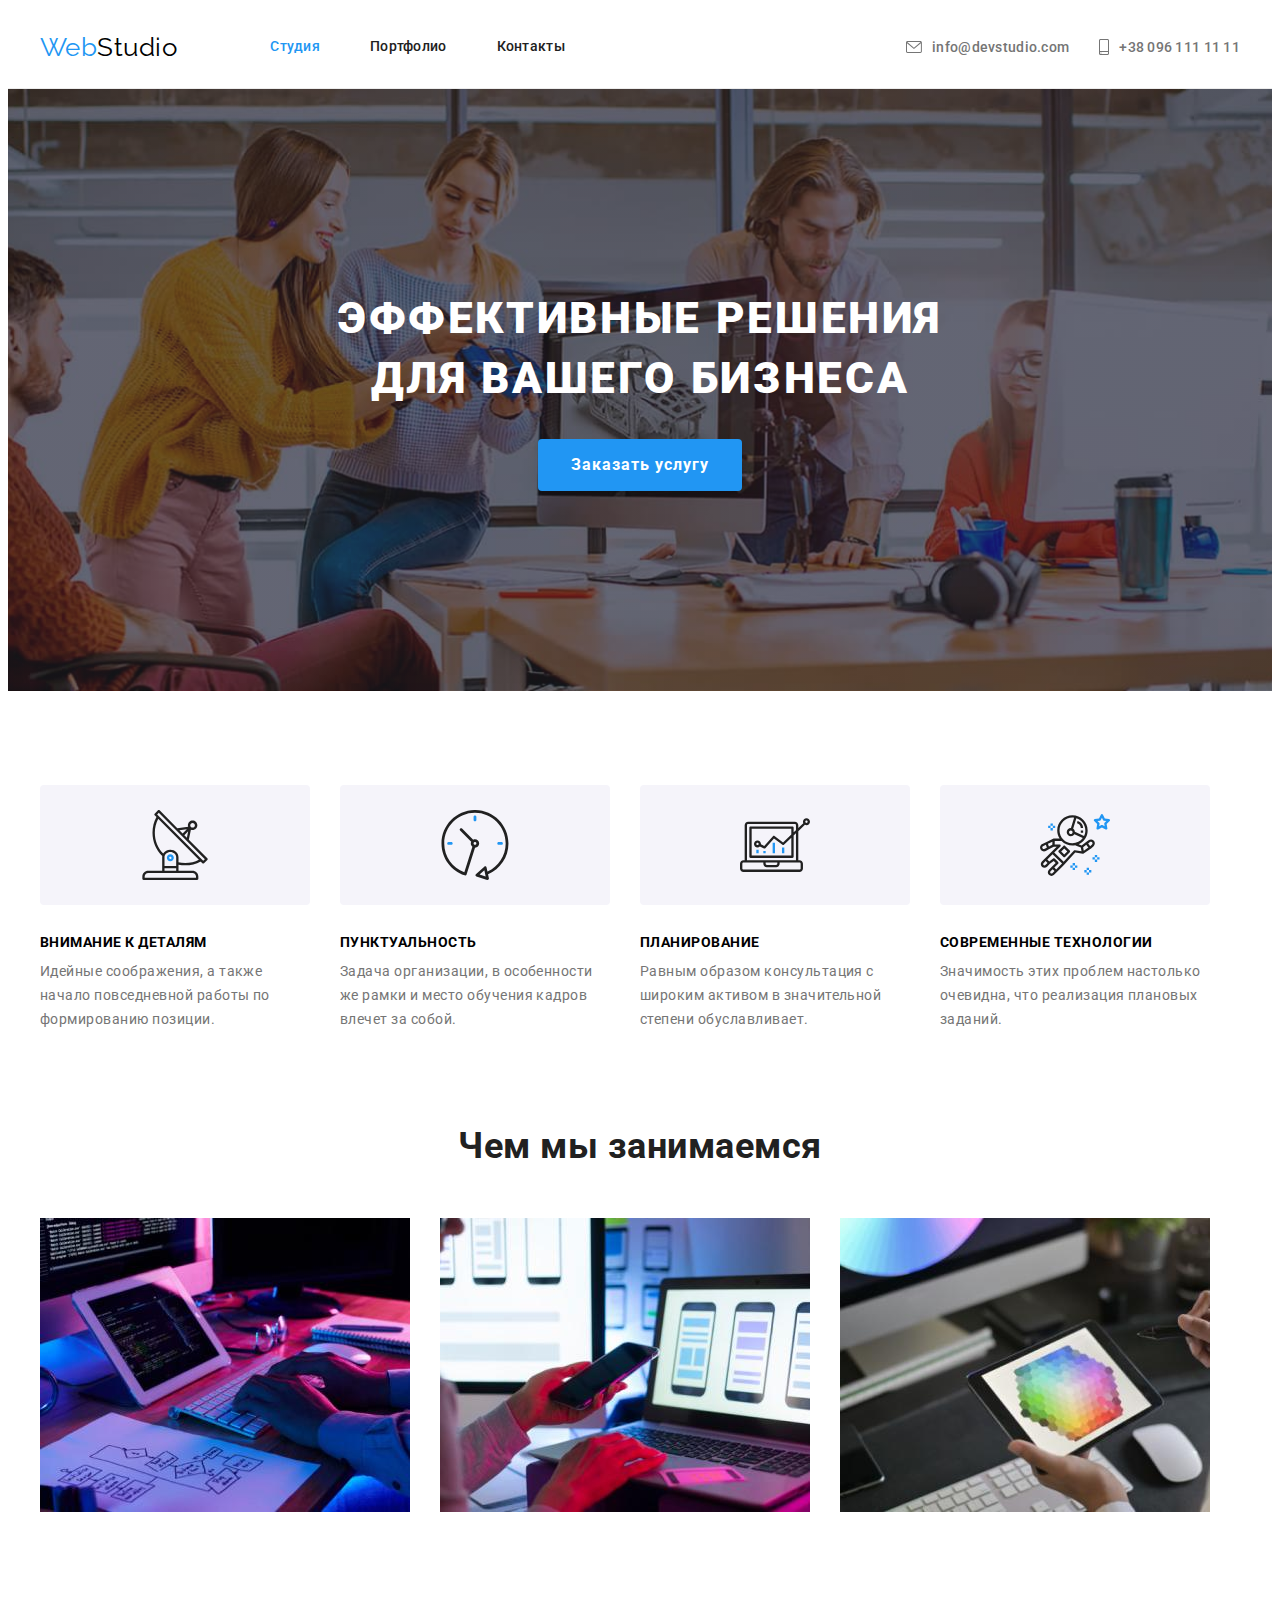
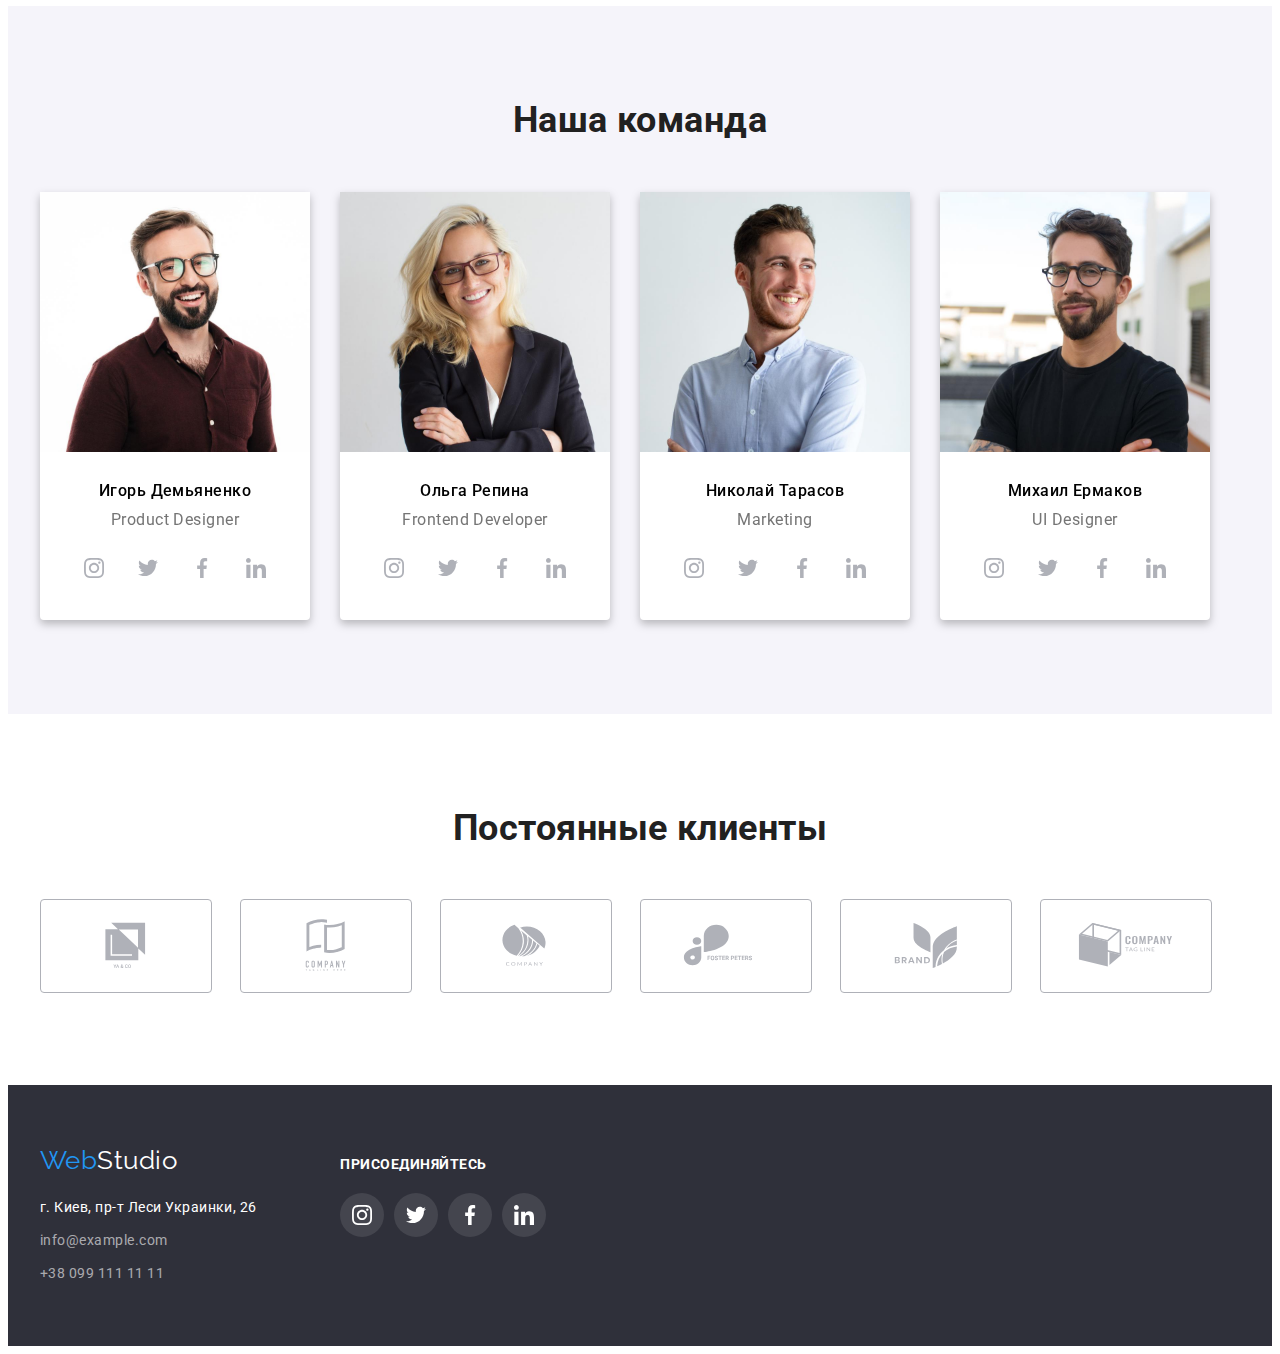
==== commit 319d9ad5: "focus fix" ====
--- a/index.html
+++ b/index.html
@@ -24,9 +24,9 @@
                 <nav class="navigation">
                     <a class="logo" href="./" lang="en">Web<span class="header-studio">Studio</span></a>
                     <ul class="navigation-list">
-                        <li class="navigation-item"><a class="current" href="./">Студия</a></li>
-                        <li class="navigation-item"><a href="./portfolio.html">Портфолио</a></li>
-                        <li class="navigation-item"><a href="">Контакты</a></li>
+                        <li class="navigation-item"><a class="navigation-link current" href="./">Студия</a></li>
+                        <li class="navigation-item"><a class="navigation-link" href="./portfolio.html">Портфолио</a></li>
+                        <li class="navigation-item"><a class="navigation-link" href="">Контакты</a></li>
                     </ul>
                 </nav>
                 <ul class="contacts">
@@ -117,24 +117,32 @@
                                 <p class="team-text" lang="en">Product Designer</p>
                                 <ul class="team-social-list">
                                     <li class="team-social-item">
-                                        <svg class="team-social-icon">
-                                            <use href="./images/icons.svg#icon-instagram"></use>
-                                        </svg>
-                                    </li>
-                                    <li class="team-social-item">
-                                        <svg class="team-social-icon">
-                                            <use href="./images/icons.svg#icon-twitter"></use>
-                                        </svg>
-                                    </li>
-                                    <li class="team-social-item">
-                                        <svg class="team-social-icon">
-                                            <use href="./images/icons.svg#icon-facebook"></use>
-                                        </svg>
-                                    </li>
-                                    <li class="team-social-item">
-                                        <svg class="team-social-icon">
-                                            <use href="./images/icons.svg#icon-linkedin"></use>
-                                        </svg>
+                                        <a class="team-social-link" href="https://www.instagram.com" target="_blank">
+                                            <svg class="team-social-icon">
+                                                <use href="./images/icons.svg#icon-instagram"></use>
+                                            </svg>
+                                        </a>
+                                    </li>
+                                    <li class="team-social-item">
+                                        <a class="team-social-link" href="https://www.twitter.com" target="_blank">
+                                            <svg class="team-social-icon">
+                                                <use href="./images/icons.svg#icon-twitter"></use>
+                                            </svg>
+                                        </a>
+                                    </li>
+                                    <li class="team-social-item">
+                                        <a class="team-social-link" href="https://www.facebook.com" target="_blank">
+                                            <svg class="team-social-icon">
+                                                <use href="./images/icons.svg#icon-facebook"></use>
+                                            </svg>
+                                        </a>
+                                    </li>
+                                    <li class="team-social-item">
+                                        <a class="team-social-link" href="https://www.linkedin.com" target="_blank">
+                                            <svg class="team-social-icon">
+                                                <use href="./images/icons.svg#icon-linkedin"></use>
+                                            </svg>
+                                        </a>
                                     </li>
                                 </ul>
                             </div>
@@ -146,24 +154,32 @@
                                 <p class="team-text" lang="en">Frontend Developer</p>
                                 <ul class="team-social-list">
                                     <li class="team-social-item">
-                                        <svg class="team-social-icon">
-                                            <use href="./images/icons.svg#icon-instagram"></use>
-                                        </svg>
-                                    </li>
-                                    <li class="team-social-item">
-                                        <svg class="team-social-icon">
-                                            <use href="./images/icons.svg#icon-twitter"></use>
-                                        </svg>
-                                    </li>
-                                    <li class="team-social-item">
-                                        <svg class="team-social-icon">
-                                            <use href="./images/icons.svg#icon-facebook"></use>
-                                        </svg>
-                                    </li>
-                                    <li class="team-social-item">
-                                        <svg class="team-social-icon">
-                                            <use href="./images/icons.svg#icon-linkedin"></use>
-                                        </svg>
+                                        <a class="team-social-link" href="https://www.instagram.com" target="_blank">
+                                            <svg class="team-social-icon">
+                                                <use href="./images/icons.svg#icon-instagram"></use>
+                                            </svg>
+                                        </a>
+                                    </li>
+                                    <li class="team-social-item">
+                                        <a class="team-social-link" href="https://www.twitter.com" target="_blank">
+                                            <svg class="team-social-icon">
+                                                <use href="./images/icons.svg#icon-twitter"></use>
+                                            </svg>
+                                        </a>
+                                    </li>
+                                    <li class="team-social-item">
+                                        <a class="team-social-link" href="https://www.facebook.com" target="_blank">
+                                            <svg class="team-social-icon">
+                                                <use href="./images/icons.svg#icon-facebook"></use>
+                                            </svg>
+                                        </a>
+                                    </li>
+                                    <li class="team-social-item">
+                                        <a class="team-social-link" href="https://www.linkedin.com" target="_blank">
+                                            <svg class="team-social-icon">
+                                                <use href="./images/icons.svg#icon-linkedin"></use>
+                                            </svg>
+                                        </a>
                                     </li>
                                 </ul>
                             </div>
@@ -175,24 +191,32 @@
                                 <p class="team-text" lang="en">Marketing</p>
                                 <ul class="team-social-list">
                                     <li class="team-social-item">
-                                        <svg class="team-social-icon">
-                                            <use href="./images/icons.svg#icon-instagram"></use>
-                                        </svg>
-                                    </li>
-                                    <li class="team-social-item">
-                                        <svg class="team-social-icon">
-                                            <use href="./images/icons.svg#icon-twitter"></use>
-                                        </svg>
-                                    </li>
-                                    <li class="team-social-item">
-                                        <svg class="team-social-icon">
-                                            <use href="./images/icons.svg#icon-facebook"></use>
-                                        </svg>
-                                    </li>
-                                    <li class="team-social-item">
-                                        <svg class="team-social-icon">
-                                            <use href="./images/icons.svg#icon-linkedin"></use>
-                                        </svg>
+                                        <a class="team-social-link" href="https://www.instagram.com" target="_blank">
+                                            <svg class="team-social-icon">
+                                                <use href="./images/icons.svg#icon-instagram"></use>
+                                            </svg>
+                                        </a>
+                                    </li>
+                                    <li class="team-social-item">
+                                        <a class="team-social-link" href="https://www.twitter.com" target="_blank">
+                                            <svg class="team-social-icon">
+                                                <use href="./images/icons.svg#icon-twitter"></use>
+                                            </svg>
+                                        </a>
+                                    </li>
+                                    <li class="team-social-item">
+                                        <a class="team-social-link" href="https://www.facebook.com" target="_blank">
+                                            <svg class="team-social-icon">
+                                                <use href="./images/icons.svg#icon-facebook"></use>
+                                            </svg>
+                                        </a>
+                                    </li>
+                                    <li class="team-social-item">
+                                        <a class="team-social-link" href="https://www.linkedin.com" target="_blank">
+                                            <svg class="team-social-icon">
+                                                <use href="./images/icons.svg#icon-linkedin"></use>
+                                            </svg>
+                                        </a>
                                     </li>
                                 </ul>
                             </div>
@@ -204,24 +228,32 @@
                                 <p class="team-text" lang="en">UI Designer</p>
                                 <ul class="team-social-list">
                                     <li class="team-social-item">
-                                        <svg class="team-social-icon">
-                                            <use href="./images/icons.svg#icon-instagram"></use>
-                                        </svg>
-                                    </li>
-                                    <li class="team-social-item">
-                                        <svg class="team-social-icon">
-                                            <use href="./images/icons.svg#icon-twitter"></use>
-                                        </svg>
-                                    </li>
-                                    <li class="team-social-item">
-                                        <svg class="team-social-icon">
-                                            <use href="./images/icons.svg#icon-facebook"></use>
-                                        </svg>
-                                    </li>
-                                    <li class="team-social-item">
-                                        <svg class="team-social-icon">
-                                            <use href="./images/icons.svg#icon-linkedin"></use>
-                                        </svg>
+                                        <a class="team-social-link" href="https://www.instagram.com" target="_blank">
+                                            <svg class="team-social-icon">
+                                                <use href="./images/icons.svg#icon-instagram"></use>
+                                            </svg>
+                                        </a>
+                                    </li>
+                                    <li class="team-social-item">
+                                        <a class="team-social-link" href="https://www.twitter.com" target="_blank">
+                                            <svg class="team-social-icon">
+                                                <use href="./images/icons.svg#icon-twitter"></use>
+                                            </svg>
+                                        </a>
+                                    </li>
+                                    <li class="team-social-item">
+                                        <a class="team-social-link" href="https://www.facebook.com" target="_blank">
+                                            <svg class="team-social-icon">
+                                                <use href="./images/icons.svg#icon-facebook"></use>
+                                            </svg>
+                                        </a>
+                                    </li>
+                                    <li class="team-social-item">
+                                        <a class="team-social-link" href="https://www.linkedin.com" target="_blank">
+                                            <svg class="team-social-icon">
+                                                <use href="./images/icons.svg#icon-linkedin"></use>
+                                            </svg>
+                                        </a>
                                     </li>
                                 </ul>
                             </div>
@@ -234,34 +266,46 @@
                     <h2 class="section-title">Постоянные клиенты</h2>
                     <ul class="clients-list">
                         <li class="clients-item">
-                            <svg class="clients-icon">
-                                <use href="./images/icons.svg#icon-1Logo"></use>
-                            </svg>
-                        </li>
-                        <li class="clients-item">
-                            <svg class="clients-icon">
-                                <use href="./images/icons.svg#icon-2Logo"></use>
-                            </svg>
-                        </li>
-                        <li class="clients-item">
-                            <svg class="clients-icon">
-                                <use href="./images/icons.svg#icon-3Logo"></use>
-                            </svg>
-                        </li>
-                        <li class="clients-item">
-                            <svg class="clients-icon">
-                                <use href="./images/icons.svg#icon-4Logo"></use>
-                            </svg>
-                        </li>
-                        <li class="clients-item">
-                            <svg class="clients-icon">
-                                <use href="./images/icons.svg#icon-5Logo"></use>
-                            </svg>
-                        </li>
-                        <li class="clients-item">
-                            <svg class="clients-icon">
-                                <use href="./images/icons.svg#icon-6Logo"></use>
-                            </svg>
+                            <a class="clients-card" href="">
+                                <svg class="clients-icon">
+                                    <use href="./images/icons.svg#icon-1Logo"></use>
+                                </svg>
+                            </a>
+                        </li>
+                        <li class="clients-item">
+                            <a class="clients-card" href="">
+                                <svg class="clients-icon">
+                                    <use href="./images/icons.svg#icon-2Logo"></use>
+                                </svg>
+                            </a>
+                        </li>
+                        <li class="clients-item">
+                            <a class="clients-card" href="">
+                                <svg class="clients-icon">
+                                    <use href="./images/icons.svg#icon-3Logo"></use>
+                                </svg>
+                            </a>
+                        </li>
+                        <li class="clients-item">
+                            <a class="clients-card" href="">
+                                <svg class="clients-icon">
+                                    <use href="./images/icons.svg#icon-4Logo"></use>
+                                </svg>
+                            </a>
+                        </li>
+                        <li class="clients-item">
+                            <a class="clients-card" href="">
+                                <svg class="clients-icon">
+                                    <use href="./images/icons.svg#icon-5Logo"></use>
+                                </svg>
+                            </a>
+                        </li>
+                        <li class="clients-item">
+                            <a class="clients-card" href="">
+                                <svg class="clients-icon">
+                                    <use href="./images/icons.svg#icon-6Logo"></use>
+                                </svg>
+                            </a>
                         </li>
                     </ul>
                 </div>
@@ -289,24 +333,32 @@
                     <h3 class="footer-social-title">Присоединяйтесь</h3>
                     <ul class="footer-social-list">
                         <li class="footer-social-item">
-                            <svg class="footer-social-icon">
-                                <use href="./images/icons.svg#icon-instagram"></use>
-                            </svg>
+                            <a class="footer-social-link" href="https://www.instagram.com" target="_blank">
+                                <svg class="footer-social-icon">
+                                    <use href="./images/icons.svg#icon-instagram"></use>
+                                </svg>
+                            </a>
                         </li>
                         <li class="footer-social-item">
-                            <svg class="footer-social-icon">
-                                <use href="./images/icons.svg#icon-twitter"></use>
-                            </svg>
+                            <a class="footer-social-link" href="https://www.twitter.com" target="_blank">
+                                <svg class="footer-social-icon">
+                                    <use href="./images/icons.svg#icon-twitter"></use>
+                                </svg>
+                            </a>
                         </li>
                         <li class="footer-social-item">
-                            <svg class="footer-social-icon">
-                                <use href="./images/icons.svg#icon-facebook"></use>
-                            </svg>
+                            <a class="footer-social-link" href="https://www.facebook.com" target="_blank">
+                                <svg class="footer-social-icon">
+                                    <use href="./images/icons.svg#icon-facebook"></use>
+                                </svg>
+                            </a>
                         </li>
                         <li class="footer-social-item">
-                            <svg class="footer-social-icon">
-                                <use href="./images/icons.svg#icon-linkedin"></use>
-                            </svg>
+                            <a class="footer-social-link" href="https://www.linkedin.com" target="_blank">
+                                <svg class="footer-social-icon">
+                                    <use href="./images/icons.svg#icon-linkedin"></use>
+                                </svg>
+                            </a>
                         </li>
                     </ul>
                 </div>
--- a/css/styles.css
+++ b/css/styles.css
@@ -4,6 +4,7 @@
     --secondary-bcgd: #f5f4fa;
     --icon-color: #afb1b8;
 }
+
 body {
     font-family: "Roboto", sans-serif;
     background: #ffffff;
@@ -107,8 +108,8 @@
     letter-spacing: 0.02em;
 }
 
-.navigation-item:hover,
-.navigation-item:focus {
+.navigation-link:hover,
+.navigation-link:focus {
     color: var(--accent-color);
 }
 
@@ -127,8 +128,8 @@
     letter-spacing: 0.02em;
 }
 
-.contacts-item:hover,
-.contacts-item:focus {
+.contacts-link:hover,
+.contacts-link:focus {
     color: var(--accent-color);
 }
 
@@ -149,7 +150,7 @@
 /*=============== Hero =============== */
 
 .hero {
-    background-image: linear-gradient(rgba(47, 48, 58, 0.4), rgba(47, 48, 58, 0.4)), url(/images/banner.jpg);
+    background-image: linear-gradient(rgba(47, 48, 58, 0.4), rgba(47, 48, 58, 0.4)), url(../images/banner.jpg);
     text-align: center;
     background-repeat: no-repeat;
     background-position: center;
@@ -187,7 +188,7 @@
 }
 
 .button:hover,
-.button.focus {
+.button:focus {
     background: #188ce8;
 }
 
@@ -237,6 +238,7 @@
     width: 70px;
     height: 70px;
 }
+
 /* =============== Services =============== */
 
 .services {
@@ -292,6 +294,7 @@
 .team-social-list {
     display: flex;
     justify-content: center;
+    margin-top: 16px;
 }
 
 .team-social-item {
@@ -299,20 +302,25 @@
     height: 44px;
     background-color: #fff;
     border-radius: 50%;
+}
+
+.team-social-link {
+    width: 44px;
+    height: 44px;
+    border-radius: 50%;
     display: flex;
     align-items: center;
     justify-content: center;
-    margin-top: 16px;
-}
-
-.team-social-item:hover,
-.team-social-item:focus {
+}
+
+.team-social-link:hover,
+.team-social-link:focus {
     background-color: var(--accent-color);
-    cursor: pointer;
-}
-
-.team-social-item:hover .team-social-icon,
-.team-social-item:focus .team-social-icon {
+    /* cursor: pointer; */
+}
+
+.team-social-link:hover .team-social-icon,
+.team-social-link:focus .team-social-icon {
     fill: #fff;
 }
 
@@ -335,6 +343,11 @@
 .clients-item {
     width: 170px;
     height: 92px;
+}
+
+.clients-card {
+    width: 170px;
+    height: 92px;
     border: 1px solid var(--icon-color);
     border-radius: 4px;
     display: flex;
@@ -346,10 +359,10 @@
     margin-left: 30px;
 }
 
-.clients-item:hover,
-.clients-item:focus {
+.clients-card:hover,
+.clients-card:focus {
     border: 1px solid var(--accent-color);
-    cursor: pointer;
+    border-radius: 4px;
 }
 
 .clients-icon {
@@ -358,8 +371,8 @@
     fill: var(--icon-color);
 }
 
-.clients-item:hover .clients-icon,
-.clients-item:focus .clients-icon {
+.clients-card:hover .clients-icon,
+.clients-card:focus .clients-icon {
     fill: var(--accent-color);
 }
 
@@ -403,6 +416,7 @@
 .portfolio-item:not(:nth-child(3n)) {
     margin-right: 30px;
 }
+
 .portfolio-item:not(:nth-last-child(-n + 3)) {
     margin-bottom: 30px;
 }
@@ -476,7 +490,6 @@
     text-transform: uppercase;
     color: #fff;
 }
-
 .footer-social {
     margin-left: 70px;
 }
@@ -484,25 +497,36 @@
 .footer-social-list {
     display: flex;
 }
+
 .footer-social-item {
     width: 44px;
     height: 44px;
     background-color: rgba(255, 255, 255, 0.1);
     border-radius: 50%;
+    margin-top: 20px;
+}
+
+.footer-social-link {
+    width: 44px;
+    height: 44px;
+    border-radius: 50%;
     display: flex;
     align-items: center;
     justify-content: center;
-    margin-top: 20px;
 }
 
 .footer-social-item + .footer-social-item {
     margin-left: 10px;
 }
 
-.footer-social-item:hover,
-.footer-social-item:focus {
+.footer-social-link:hover,
+.footer-social-link:focus {
     background-color: var(--accent-color);
-    cursor: pointer;
+}
+
+.footer-social-link:hover .footer-social-icon,
+.footer-social-link:focus .footer-social-icon {
+    background-color: var(--accent-color);
 }
 
 .footer-social-icon {
